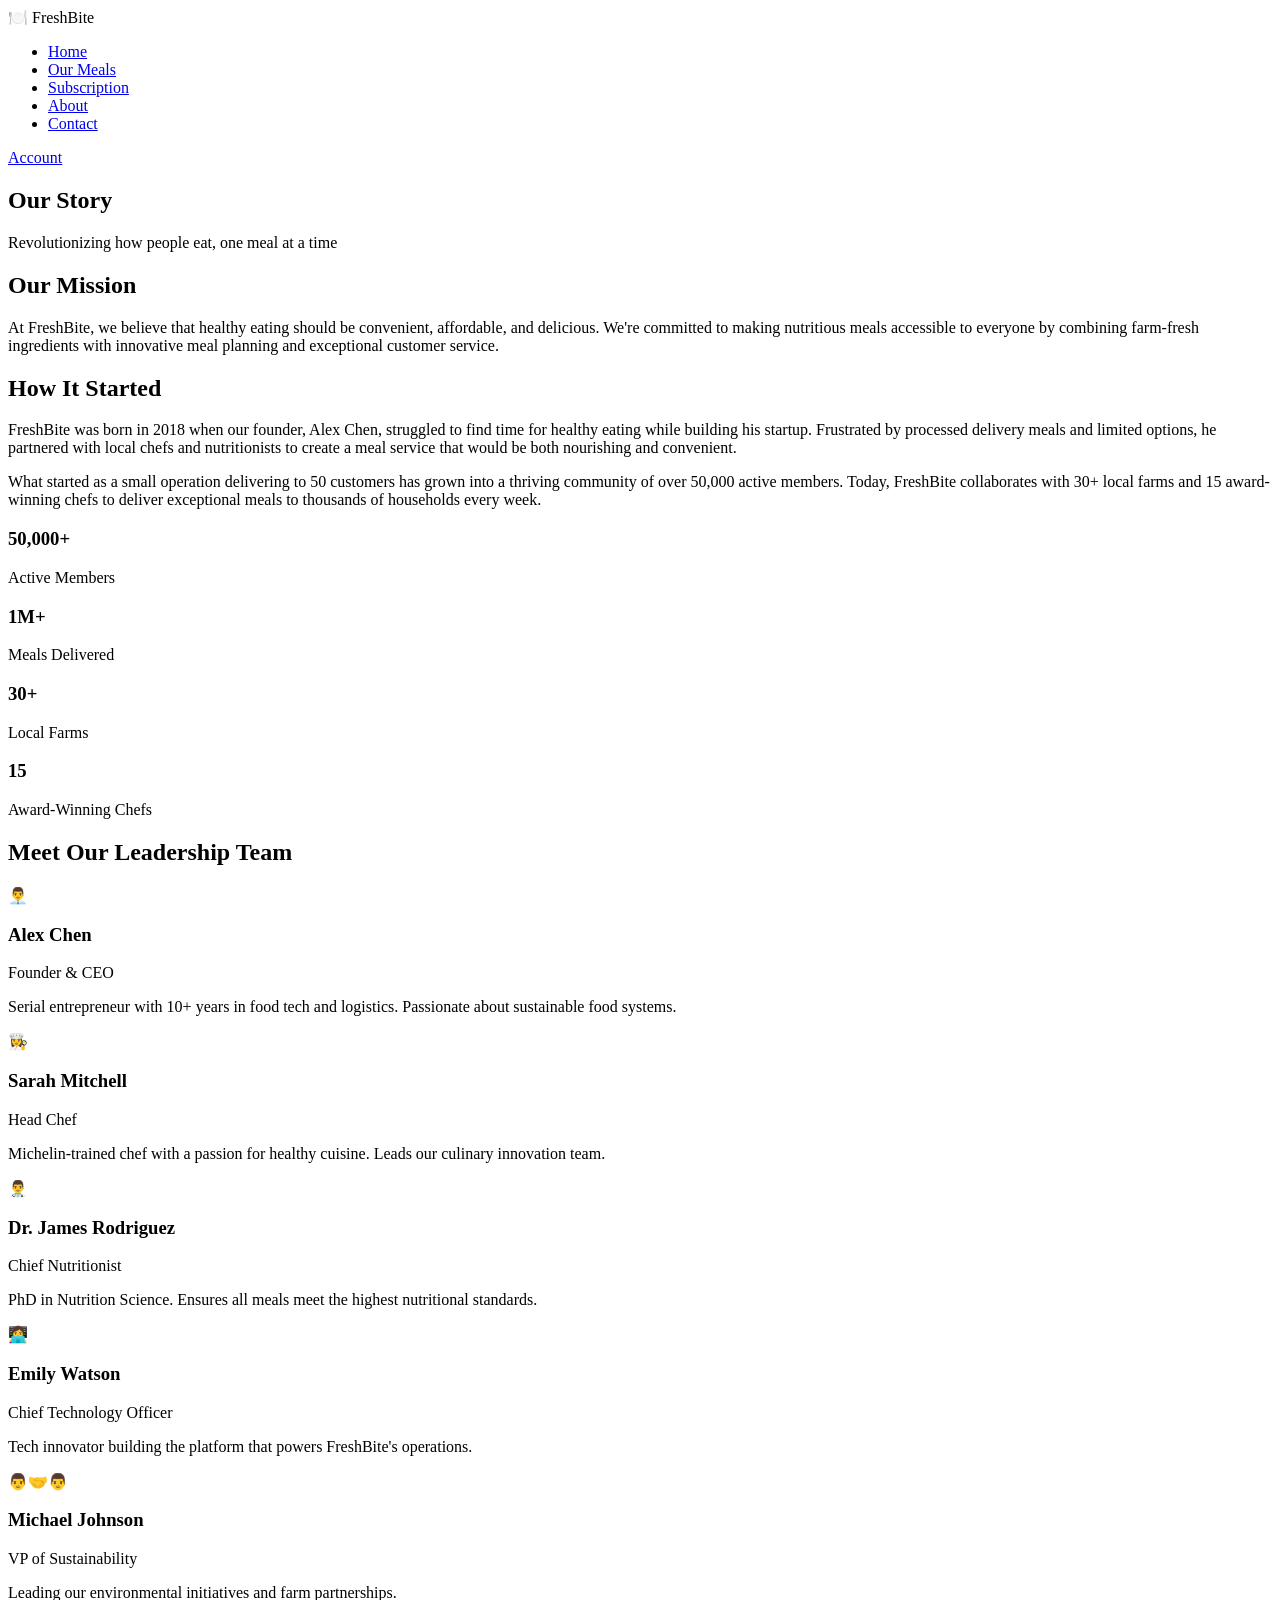
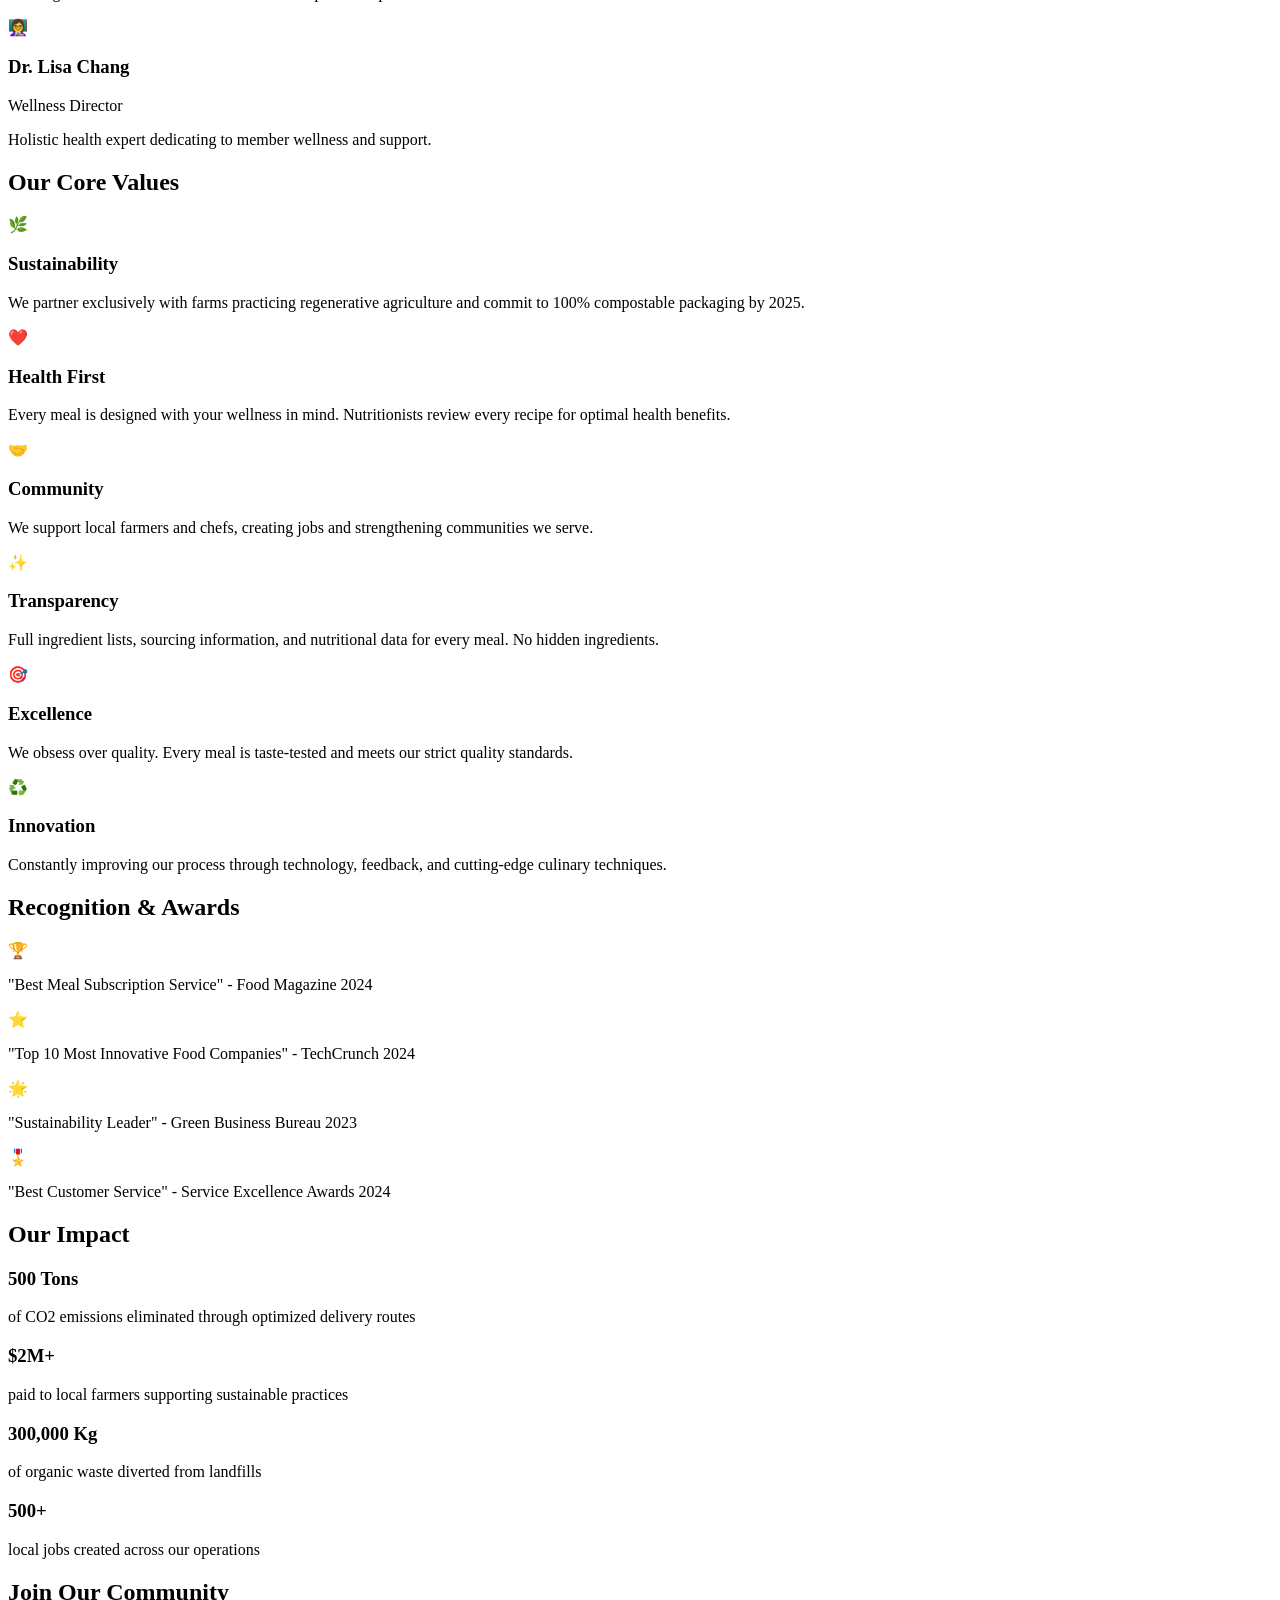
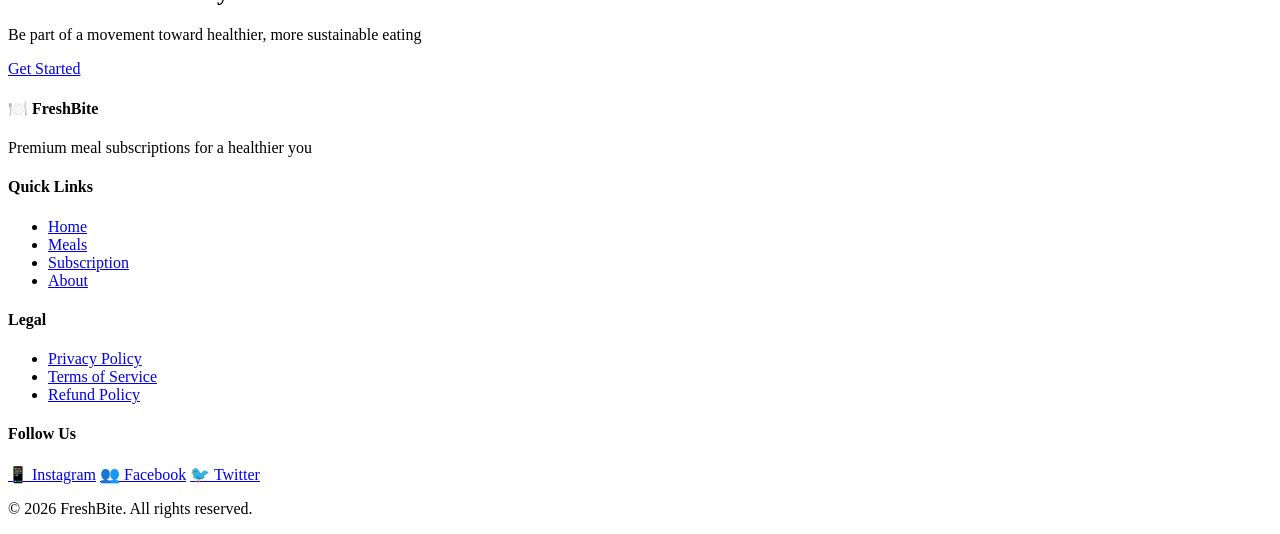
==== about.html @ 0c9bc599 "Add files via upload" ====
<!DOCTYPE html>
<html lang="en">
<head>
    <meta charset="UTF-8">
    <meta name="viewport" content="width=device-width, initial-scale=1.0">
    <title>About FreshBite - Our Story</title>
    <link rel="stylesheet" href="../css/styles.css">
</head>
<body>
    <!-- Navigation -->
    <nav class="navbar">
        <div class="nav-container">
            <div class="logo">
                <span class="logo-icon">🍽️</span>
                <span class="logo-text">FreshBite</span>
            </div>
            <ul class="nav-links">
                <li><a href="../index.html">Home</a></li>
                <li><a href="products.html">Our Meals</a></li>
                <li><a href="subscription.html">Subscription</a></li>
                <li><a href="about.html" class="active">About</a></li>
                <li><a href="contact.html">Contact</a></li>
            </ul>
            <div class="nav-actions">
                <a href="account.html" class="btn-account">Account</a>
                <div class="hamburger">
                    <span></span>
                    <span></span>
                    <span></span>
                </div>
            </div>
        </div>
    </nav>

    <!-- Page Header -->
    <section class="page-header">
        <h1>Our Story</h1>
        <p>Revolutionizing how people eat, one meal at a time</p>
    </section>

    <!-- Mission Section -->
    <section class="about-mission">
        <div class="mission-content">
            <h2>Our Mission</h2>
            <p>At FreshBite, we believe that healthy eating should be convenient, affordable, and delicious. We're committed to making nutritious meals accessible to everyone by combining farm-fresh ingredients with innovative meal planning and exceptional customer service.</p>
        </div>
    </section>

    <!-- Our Story Section -->
    <section class="our-story">
        <div class="story-container">
            <div class="story-text">
                <h2>How It Started</h2>
                <p>FreshBite was born in 2018 when our founder, Alex Chen, struggled to find time for healthy eating while building his startup. Frustrated by processed delivery meals and limited options, he partnered with local chefs and nutritionists to create a meal service that would be both nourishing and convenient.</p>
                <p>What started as a small operation delivering to 50 customers has grown into a thriving community of over 50,000 active members. Today, FreshBite collaborates with 30+ local farms and 15 award-winning chefs to deliver exceptional meals to thousands of households every week.</p>
            </div>
            <div class="story-stats">
                <div class="stat-box">
                    <h3>50,000+</h3>
                    <p>Active Members</p>
                </div>
                <div class="stat-box">
                    <h3>1M+</h3>
                    <p>Meals Delivered</p>
                </div>
                <div class="stat-box">
                    <h3>30+</h3>
                    <p>Local Farms</p>
                </div>
                <div class="stat-box">
                    <h3>15</h3>
                    <p>Award-Winning Chefs</p>
                </div>
            </div>
        </div>
    </section>

    <!-- Team Section -->
    <section class="team">
        <h2>Meet Our Leadership Team</h2>
        <div class="team-grid">
            <div class="team-member">
                <div class="member-avatar">👨‍💼</div>
                <h3>Alex Chen</h3>
                <p class="role">Founder & CEO</p>
                <p>Serial entrepreneur with 10+ years in food tech and logistics. Passionate about sustainable food systems.</p>
            </div>
            <div class="team-member">
                <div class="member-avatar">👩‍🍳</div>
                <h3>Sarah Mitchell</h3>
                <p class="role">Head Chef</p>
                <p>Michelin-trained chef with a passion for healthy cuisine. Leads our culinary innovation team.</p>
            </div>
            <div class="team-member">
                <div class="member-avatar">👨‍⚕️</div>
                <h3>Dr. James Rodriguez</h3>
                <p class="role">Chief Nutritionist</p>
                <p>PhD in Nutrition Science. Ensures all meals meet the highest nutritional standards.</p>
            </div>
            <div class="team-member">
                <div class="member-avatar">👩‍💻</div>
                <h3>Emily Watson</h3>
                <p class="role">Chief Technology Officer</p>
                <p>Tech innovator building the platform that powers FreshBite's operations.</p>
            </div>
            <div class="team-member">
                <div class="member-avatar">👨‍🤝‍👨</div>
                <h3>Michael Johnson</h3>
                <p class="role">VP of Sustainability</p>
                <p>Leading our environmental initiatives and farm partnerships.</p>
            </div>
            <div class="team-member">
                <div class="member-avatar">👩‍🏫</div>
                <h3>Dr. Lisa Chang</h3>
                <p class="role">Wellness Director</p>
                <p>Holistic health expert dedicating to member wellness and support.</p>
            </div>
        </div>
    </section>

    <!-- Values Section -->
    <section class="values">
        <h2>Our Core Values</h2>
        <div class="values-grid">
            <div class="value-card">
                <div class="value-icon">🌿</div>
                <h3>Sustainability</h3>
                <p>We partner exclusively with farms practicing regenerative agriculture and commit to 100% compostable packaging by 2025.</p>
            </div>
            <div class="value-card">
                <div class="value-icon">❤️</div>
                <h3>Health First</h3>
                <p>Every meal is designed with your wellness in mind. Nutritionists review every recipe for optimal health benefits.</p>
            </div>
            <div class="value-card">
                <div class="value-icon">🤝</div>
                <h3>Community</h3>
                <p>We support local farmers and chefs, creating jobs and strengthening communities we serve.</p>
            </div>
            <div class="value-card">
                <div class="value-icon">✨</div>
                <h3>Transparency</h3>
                <p>Full ingredient lists, sourcing information, and nutritional data for every meal. No hidden ingredients.</p>
            </div>
            <div class="value-card">
                <div class="value-icon">🎯</div>
                <h3>Excellence</h3>
                <p>We obsess over quality. Every meal is taste-tested and meets our strict quality standards.</p>
            </div>
            <div class="value-card">
                <div class="value-icon">♻️</div>
                <h3>Innovation</h3>
                <p>Constantly improving our process through technology, feedback, and cutting-edge culinary techniques.</p>
            </div>
        </div>
    </section>

    <!-- Awards Section -->
    <section class="awards">
        <h2>Recognition & Awards</h2>
        <div class="awards-grid">
            <div class="award-item">
                <div class="award-icon">🏆</div>
                <p>"Best Meal Subscription Service" - Food Magazine 2024</p>
            </div>
            <div class="award-item">
                <div class="award-icon">⭐</div>
                <p>"Top 10 Most Innovative Food Companies" - TechCrunch 2024</p>
            </div>
            <div class="award-item">
                <div class="award-icon">🌟</div>
                <p>"Sustainability Leader" - Green Business Bureau 2023</p>
            </div>
            <div class="award-item">
                <div class="award-icon">🎖️</div>
                <p>"Best Customer Service" - Service Excellence Awards 2024</p>
            </div>
        </div>
    </section>

    <!-- Impact Section -->
    <section class="impact">
        <h2>Our Impact</h2>
        <div class="impact-content">
            <div class="impact-stat">
                <h3>500 Tons</h3>
                <p>of CO2 emissions eliminated through optimized delivery routes</p>
            </div>
            <div class="impact-stat">
                <h3>$2M+</h3>
                <p>paid to local farmers supporting sustainable practices</p>
            </div>
            <div class="impact-stat">
                <h3>300,000 Kg</h3>
                <p>of organic waste diverted from landfills</p>
            </div>
            <div class="impact-stat">
                <h3>500+</h3>
                <p>local jobs created across our operations</p>
            </div>
        </div>
    </section>

    <!-- CTA Section -->
    <section class="cta">
        <h2>Join Our Community</h2>
        <p>Be part of a movement toward healthier, more sustainable eating</p>
        <a href="subscription.html" class="btn btn-primary">Get Started</a>
    </section>

    <!-- Footer -->
    <footer class="footer">
        <div class="footer-content">
            <div class="footer-section">
                <h4>🍽️ FreshBite</h4>
                <p>Premium meal subscriptions for a healthier you</p>
            </div>
            <div class="footer-section">
                <h4>Quick Links</h4>
                <ul>
                    <li><a href="../index.html">Home</a></li>
                    <li><a href="products.html">Meals</a></li>
                    <li><a href="subscription.html">Subscription</a></li>
                    <li><a href="about.html">About</a></li>
                </ul>
            </div>
            <div class="footer-section">
                <h4>Legal</h4>
                <ul>
                    <li><a href="#privacy">Privacy Policy</a></li>
                    <li><a href="#terms">Terms of Service</a></li>
                    <li><a href="#refund">Refund Policy</a></li>
                </ul>
            </div>
            <div class="footer-section">
                <h4>Follow Us</h4>
                <div class="social-links">
                    <a href="#">📱 Instagram</a>
                    <a href="#">👥 Facebook</a>
                    <a href="#">🐦 Twitter</a>
                </div>
            </div>
        </div>
        <div class="footer-bottom">
            <p>&copy; 2026 FreshBite. All rights reserved.</p>
        </div>
    </footer>

    <script src="../js/main.js"></script>
</body>
</html>
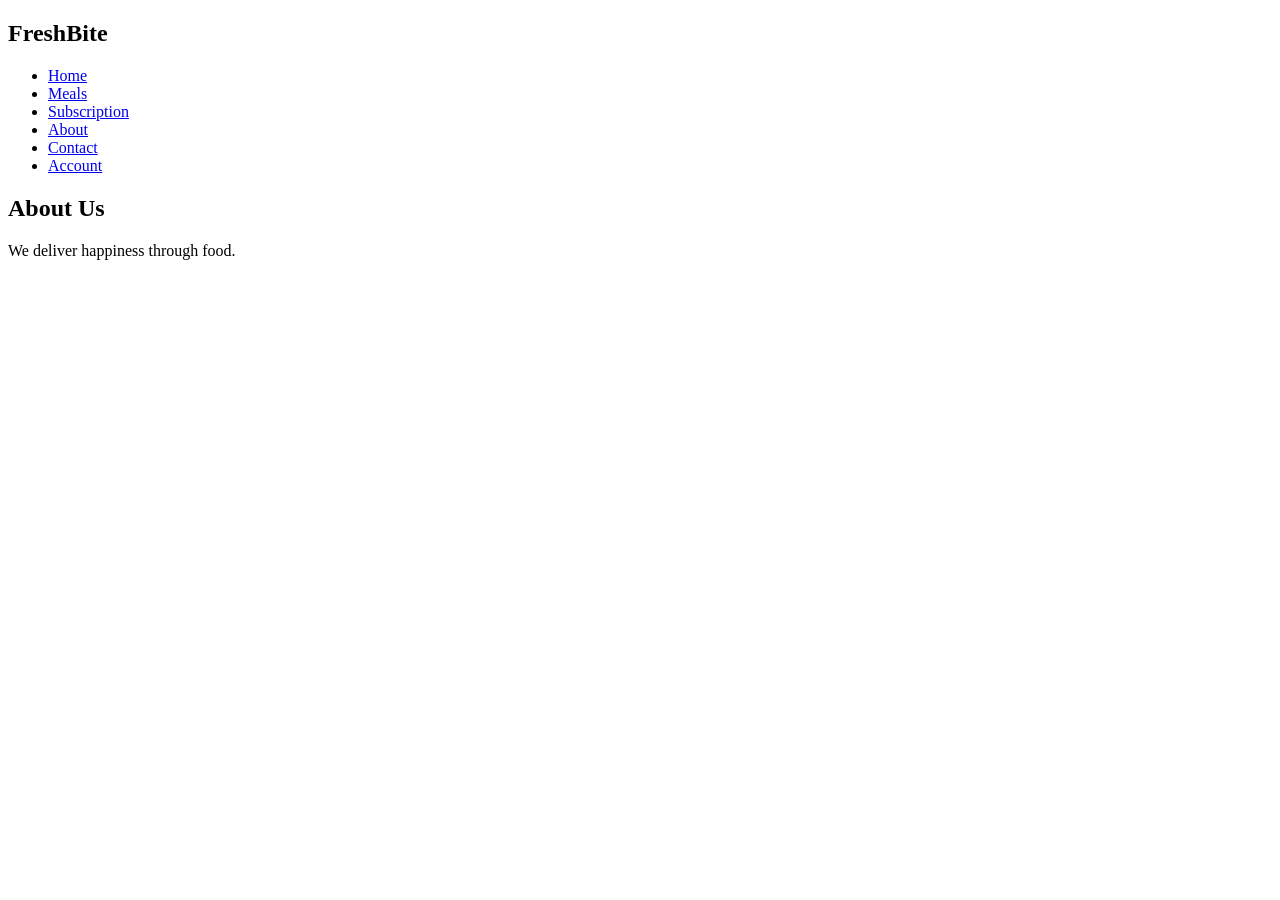
==== commit 60a1979c: "Update about.html" ====
--- a/about.html
+++ b/about.html
@@ -1,251 +1,28 @@
 <!DOCTYPE html>
-<html lang="en">
+<html>
 <head>
-    <meta charset="UTF-8">
-    <meta name="viewport" content="width=device-width, initial-scale=1.0">
-    <title>About FreshBite - Our Story</title>
-    <link rel="stylesheet" href="../css/styles.css">
+    <title>About</title>
+    <link rel="stylesheet" href="styles.css">
 </head>
 <body>
-    <!-- Navigation -->
-    <nav class="navbar">
-        <div class="nav-container">
-            <div class="logo">
-                <span class="logo-icon">🍽️</span>
-                <span class="logo-text">FreshBite</span>
-            </div>
-            <ul class="nav-links">
-                <li><a href="../index.html">Home</a></li>
-                <li><a href="products.html">Our Meals</a></li>
-                <li><a href="subscription.html">Subscription</a></li>
-                <li><a href="about.html" class="active">About</a></li>
-                <li><a href="contact.html">Contact</a></li>
-            </ul>
-            <div class="nav-actions">
-                <a href="account.html" class="btn-account">Account</a>
-                <div class="hamburger">
-                    <span></span>
-                    <span></span>
-                    <span></span>
-                </div>
-            </div>
-        </div>
-    </nav>
 
-    <!-- Page Header -->
-    <section class="page-header">
-        <h1>Our Story</h1>
-        <p>Revolutionizing how people eat, one meal at a time</p>
-    </section>
+<nav>
+    <h2>FreshBite</h2>
+    <ul>
+        <li><a href="index.html">Home</a></li>
+        <li><a href="products.html">Meals</a></li>
+        <li><a href="subscription.html">Subscription</a></li>
+        <li><a href="about.html">About</a></li>
+        <li><a href="contact.html">Contact</a></li>
+        <li><a href="account.html" id="accountLink">Account</a></li>
+    </ul>
+</nav>
 
-    <!-- Mission Section -->
-    <section class="about-mission">
-        <div class="mission-content">
-            <h2>Our Mission</h2>
-            <p>At FreshBite, we believe that healthy eating should be convenient, affordable, and delicious. We're committed to making nutritious meals accessible to everyone by combining farm-fresh ingredients with innovative meal planning and exceptional customer service.</p>
-        </div>
-    </section>
+<section class="hero">
+    <h1>About Us</h1>
+    <p>We deliver happiness through food.</p>
+</section>
 
-    <!-- Our Story Section -->
-    <section class="our-story">
-        <div class="story-container">
-            <div class="story-text">
-                <h2>How It Started</h2>
-                <p>FreshBite was born in 2018 when our founder, Alex Chen, struggled to find time for healthy eating while building his startup. Frustrated by processed delivery meals and limited options, he partnered with local chefs and nutritionists to create a meal service that would be both nourishing and convenient.</p>
-                <p>What started as a small operation delivering to 50 customers has grown into a thriving community of over 50,000 active members. Today, FreshBite collaborates with 30+ local farms and 15 award-winning chefs to deliver exceptional meals to thousands of households every week.</p>
-            </div>
-            <div class="story-stats">
-                <div class="stat-box">
-                    <h3>50,000+</h3>
-                    <p>Active Members</p>
-                </div>
-                <div class="stat-box">
-                    <h3>1M+</h3>
-                    <p>Meals Delivered</p>
-                </div>
-                <div class="stat-box">
-                    <h3>30+</h3>
-                    <p>Local Farms</p>
-                </div>
-                <div class="stat-box">
-                    <h3>15</h3>
-                    <p>Award-Winning Chefs</p>
-                </div>
-            </div>
-        </div>
-    </section>
-
-    <!-- Team Section -->
-    <section class="team">
-        <h2>Meet Our Leadership Team</h2>
-        <div class="team-grid">
-            <div class="team-member">
-                <div class="member-avatar">👨‍💼</div>
-                <h3>Alex Chen</h3>
-                <p class="role">Founder & CEO</p>
-                <p>Serial entrepreneur with 10+ years in food tech and logistics. Passionate about sustainable food systems.</p>
-            </div>
-            <div class="team-member">
-                <div class="member-avatar">👩‍🍳</div>
-                <h3>Sarah Mitchell</h3>
-                <p class="role">Head Chef</p>
-                <p>Michelin-trained chef with a passion for healthy cuisine. Leads our culinary innovation team.</p>
-            </div>
-            <div class="team-member">
-                <div class="member-avatar">👨‍⚕️</div>
-                <h3>Dr. James Rodriguez</h3>
-                <p class="role">Chief Nutritionist</p>
-                <p>PhD in Nutrition Science. Ensures all meals meet the highest nutritional standards.</p>
-            </div>
-            <div class="team-member">
-                <div class="member-avatar">👩‍💻</div>
-                <h3>Emily Watson</h3>
-                <p class="role">Chief Technology Officer</p>
-                <p>Tech innovator building the platform that powers FreshBite's operations.</p>
-            </div>
-            <div class="team-member">
-                <div class="member-avatar">👨‍🤝‍👨</div>
-                <h3>Michael Johnson</h3>
-                <p class="role">VP of Sustainability</p>
-                <p>Leading our environmental initiatives and farm partnerships.</p>
-            </div>
-            <div class="team-member">
-                <div class="member-avatar">👩‍🏫</div>
-                <h3>Dr. Lisa Chang</h3>
-                <p class="role">Wellness Director</p>
-                <p>Holistic health expert dedicating to member wellness and support.</p>
-            </div>
-        </div>
-    </section>
-
-    <!-- Values Section -->
-    <section class="values">
-        <h2>Our Core Values</h2>
-        <div class="values-grid">
-            <div class="value-card">
-                <div class="value-icon">🌿</div>
-                <h3>Sustainability</h3>
-                <p>We partner exclusively with farms practicing regenerative agriculture and commit to 100% compostable packaging by 2025.</p>
-            </div>
-            <div class="value-card">
-                <div class="value-icon">❤️</div>
-                <h3>Health First</h3>
-                <p>Every meal is designed with your wellness in mind. Nutritionists review every recipe for optimal health benefits.</p>
-            </div>
-            <div class="value-card">
-                <div class="value-icon">🤝</div>
-                <h3>Community</h3>
-                <p>We support local farmers and chefs, creating jobs and strengthening communities we serve.</p>
-            </div>
-            <div class="value-card">
-                <div class="value-icon">✨</div>
-                <h3>Transparency</h3>
-                <p>Full ingredient lists, sourcing information, and nutritional data for every meal. No hidden ingredients.</p>
-            </div>
-            <div class="value-card">
-                <div class="value-icon">🎯</div>
-                <h3>Excellence</h3>
-                <p>We obsess over quality. Every meal is taste-tested and meets our strict quality standards.</p>
-            </div>
-            <div class="value-card">
-                <div class="value-icon">♻️</div>
-                <h3>Innovation</h3>
-                <p>Constantly improving our process through technology, feedback, and cutting-edge culinary techniques.</p>
-            </div>
-        </div>
-    </section>
-
-    <!-- Awards Section -->
-    <section class="awards">
-        <h2>Recognition & Awards</h2>
-        <div class="awards-grid">
-            <div class="award-item">
-                <div class="award-icon">🏆</div>
-                <p>"Best Meal Subscription Service" - Food Magazine 2024</p>
-            </div>
-            <div class="award-item">
-                <div class="award-icon">⭐</div>
-                <p>"Top 10 Most Innovative Food Companies" - TechCrunch 2024</p>
-            </div>
-            <div class="award-item">
-                <div class="award-icon">🌟</div>
-                <p>"Sustainability Leader" - Green Business Bureau 2023</p>
-            </div>
-            <div class="award-item">
-                <div class="award-icon">🎖️</div>
-                <p>"Best Customer Service" - Service Excellence Awards 2024</p>
-            </div>
-        </div>
-    </section>
-
-    <!-- Impact Section -->
-    <section class="impact">
-        <h2>Our Impact</h2>
-        <div class="impact-content">
-            <div class="impact-stat">
-                <h3>500 Tons</h3>
-                <p>of CO2 emissions eliminated through optimized delivery routes</p>
-            </div>
-            <div class="impact-stat">
-                <h3>$2M+</h3>
-                <p>paid to local farmers supporting sustainable practices</p>
-            </div>
-            <div class="impact-stat">
-                <h3>300,000 Kg</h3>
-                <p>of organic waste diverted from landfills</p>
-            </div>
-            <div class="impact-stat">
-                <h3>500+</h3>
-                <p>local jobs created across our operations</p>
-            </div>
-        </div>
-    </section>
-
-    <!-- CTA Section -->
-    <section class="cta">
-        <h2>Join Our Community</h2>
-        <p>Be part of a movement toward healthier, more sustainable eating</p>
-        <a href="subscription.html" class="btn btn-primary">Get Started</a>
-    </section>
-
-    <!-- Footer -->
-    <footer class="footer">
-        <div class="footer-content">
-            <div class="footer-section">
-                <h4>🍽️ FreshBite</h4>
-                <p>Premium meal subscriptions for a healthier you</p>
-            </div>
-            <div class="footer-section">
-                <h4>Quick Links</h4>
-                <ul>
-                    <li><a href="../index.html">Home</a></li>
-                    <li><a href="products.html">Meals</a></li>
-                    <li><a href="subscription.html">Subscription</a></li>
-                    <li><a href="about.html">About</a></li>
-                </ul>
-            </div>
-            <div class="footer-section">
-                <h4>Legal</h4>
-                <ul>
-                    <li><a href="#privacy">Privacy Policy</a></li>
-                    <li><a href="#terms">Terms of Service</a></li>
-                    <li><a href="#refund">Refund Policy</a></li>
-                </ul>
-            </div>
-            <div class="footer-section">
-                <h4>Follow Us</h4>
-                <div class="social-links">
-                    <a href="#">📱 Instagram</a>
-                    <a href="#">👥 Facebook</a>
-                    <a href="#">🐦 Twitter</a>
-                </div>
-            </div>
-        </div>
-        <div class="footer-bottom">
-            <p>&copy; 2026 FreshBite. All rights reserved.</p>
-        </div>
-    </footer>
-
-    <script src="../js/main.js"></script>
 </body>
+<script src="main.js"></script>
 </html>
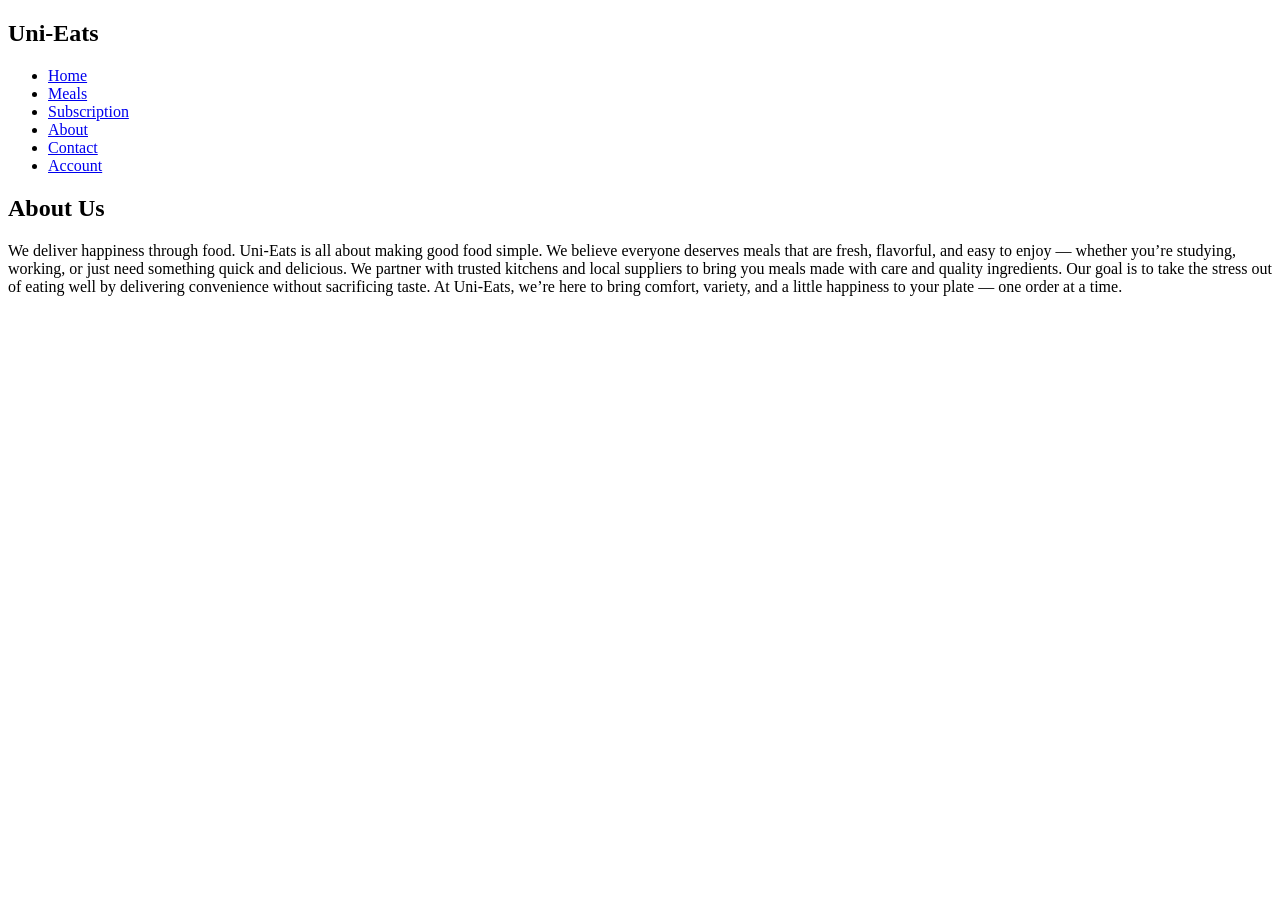
==== commit 6264c1c3: "Update about.html" ====
--- a/about.html
+++ b/about.html
@@ -7,7 +7,7 @@
 <body>
 
 <nav>
-    <h2>FreshBite</h2>
+    <h2>Uni-Eats</h2>
     <ul>
         <li><a href="index.html">Home</a></li>
         <li><a href="products.html">Meals</a></li>
@@ -20,7 +20,12 @@
 
 <section class="hero">
     <h1>About Us</h1>
-    <p>We deliver happiness through food.</p>
+    <p>We deliver happiness through food. 
+    Uni‑Eats is all about making good food simple.
+We believe everyone deserves meals that are fresh, flavorful, and easy to enjoy — whether you’re studying, working, or just need something quick and delicious.
+We partner with trusted kitchens and local suppliers to bring you meals made with care and quality ingredients. Our goal is to take the stress out of eating well by delivering convenience without sacrificing taste.
+At Uni‑Eats, we’re here to bring comfort, variety, and a little happiness to your plate — one order at a time.
+</p>
 </section>
 
 </body>
